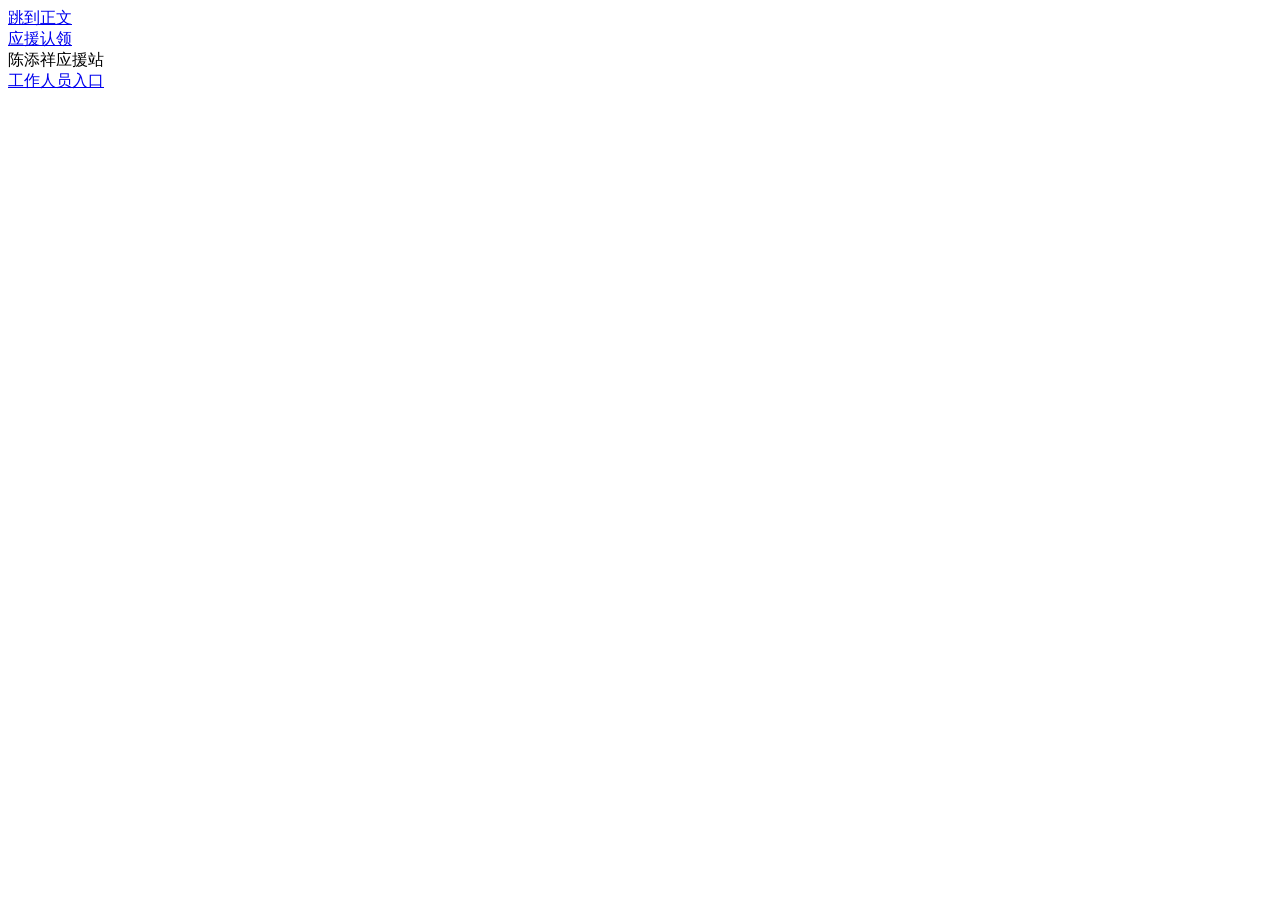
==== index.html @ 7cb5aa48 "Add files via upload" ====
<!DOCTYPE html>
<html lang="zh-CN">
<head>
  <meta charset="UTF-8">
  <meta name="viewport" content="width=device-width, initial-scale=1.0, viewport-fit=cover">
  <meta name="color-scheme" content="light">
  <title>认领登记</title>
  <link rel="stylesheet" href="assets/claim.css">
</head>
<body>
  <a class="skip-link" href="#main">跳到正文</a>

  <header class="site-header">
    <div class="site-header__inner">
      <a class="site-title" href="index.html" id="siteTitleLink"><span id="siteTitle">应援认领</span></a>
      <div class="site-tagline" id="siteTagline">陈添祥应援站</div>
    </div>
  </header>

  <main id="main" class="site-main">
    <section id="view-closed" class="card state-closed" hidden>
      <h1 class="card__title">认领已关闭</h1>
      <p class="card__lead" id="closedMessage">当前认领通道已暂时关闭，请关注后续公告。</p>
    </section>

    <section id="view-list" hidden>
      <div class="card">
        <h1 class="card__title">选择应援项目</h1>
        <p class="card__lead">请选择要认领的项目，进入详情页查看说明、收款方式并提交登记信息。</p>
      </div>
      <div class="card">
        <div id="projectList" class="project-grid" aria-live="polite"></div>
      </div>
    </section>

    <section id="view-detail" hidden>
      <nav class="breadcrumbs" aria-label="面包屑">
        <button type="button" class="linkish" id="btnBackToList">首页</button>
        <span class="bc-sep" aria-hidden="true">›</span>
        <span id="bcCurrent">项目详情</span>
      </nav>

      <div class="card">
        <h1 class="card__title" id="detailTitle">项目</h1>
        <p class="card__lead" id="detailDesc"></p>
      </div>

      <div class="card">
        <h2 class="card__title" style="font-size:1rem;">收款方式</h2>
        <p class="card__lead" style="margin-bottom:10px;">请使用微信或支付宝扫码付款，付款完成后上传截图链接。</p>
        <div class="qr-grid" aria-label="收款二维码占位">
          <div class="qr-box">
            <div class="qr-box__label">微信</div>
            <div class="qr-box__hint">部署时将 wechat 收款码图片放在站点目录，可替换此占位为 &lt;img&gt;。</div>
          </div>
          <div class="qr-box">
            <div class="qr-box__label">支付宝</div>
            <div class="qr-box__hint">同上，可替换为 alipay 收款码图片。</div>
          </div>
        </div>
        <p class="pay-note">付款后请保留截图，并上传到图床获取直链，便于工作人员核对。</p>
      </div>

      <form id="claimForm" novalidate>
        <ul id="nonFieldErrors" class="errorlist nonfield" hidden></ul>

        <fieldset class="module">
          <legend>基本信息</legend>
          <div class="form-row">
            <label for="name">您的姓名 / 昵称<span class="req">*</span></label>
            <input type="text" id="name" name="name" autocomplete="name" required>
            <ul id="err_name" class="errorlist" hidden></ul>
          </div>
          <div class="form-row">
            <label for="contact">联系方式（微信 / 手机 / 邮箱）<span class="req">*</span></label>
            <input type="text" id="contact" name="contact" autocomplete="tel" required>
            <ul id="err_contact" class="errorlist" hidden></ul>
          </div>
          <div class="form-row">
            <label for="amount">认领金额（元）<span class="req">*</span></label>
            <div class="amount-wrap">
              <span class="amount-prefix" aria-hidden="true">¥</span>
              <input type="number" id="amount" name="amount" min="0" step="0.01" inputmode="decimal" required placeholder="0.00">
            </div>
            <ul id="err_amount" class="errorlist" hidden></ul>
          </div>
        </fieldset>

        <fieldset class="module">
          <legend>付款凭证</legend>
          <div class="form-row">
            <label for="screenshotUrl">付款截图链接<span class="req">*</span></label>
            <input type="url" id="screenshotUrl" name="screenshotUrl" required placeholder="https://">
            <ul id="err_screenshotUrl" class="errorlist" hidden></ul>
            <p class="help">
              建议上传到
              <a href="https://imgur.com/" target="_blank" rel="noopener noreferrer">Imgur</a>
              或
              <a href="https://postimages.org/" target="_blank" rel="noopener noreferrer">PostImages</a>
              后粘贴图片直链。
            </p>
          </div>
          <div class="form-row">
            <label for="remark">备注（选填）</label>
            <textarea id="remark" name="remark" placeholder="需要补充说明的内容"></textarea>
            <ul id="err_remark" class="errorlist" hidden></ul>
          </div>
        </fieldset>

        <fieldset class="module">
          <legend>其他项目</legend>
          <div class="form-row">
            <label for="customProject">若实际认领项目名称与上方不一致，可在此填写（选填）</label>
            <input type="text" id="customProject" name="customProject" placeholder="留空则使用当前项目页标题">
            <ul id="err_customProject" class="errorlist" hidden></ul>
          </div>
        </fieldset>

        <div class="btn-row">
          <button type="submit" class="btn btn-primary btn-block" id="submitBtn">提交认领登记</button>
        </div>
      </form>
    </section>

    <section id="view-thanks" class="card" hidden>
      <div class="thanks-icon" aria-hidden="true">✓</div>
      <h1 class="card__title">感谢您的支持</h1>
      <p class="card__lead">我们已收到您的登记信息，工作人员会尽快核对付款凭证并与您联系，请留意您留下的联系方式。</p>
      <div class="btn-row" style="margin-top:14px;">
        <a class="btn btn-primary" href="index.html">返回首页</a>
        <button type="button" class="btn" id="btnThanksAnother">继续认领其他项目</button>
      </div>
    </section>
  </main>

  <footer class="site-footer">
    <a href="admin.html">工作人员入口</a>
  </footer>

  <script src="config.js"></script>
  <script src="assets/api.js"></script>
  <script src="assets/claim.js"></script>
</body>
</html>
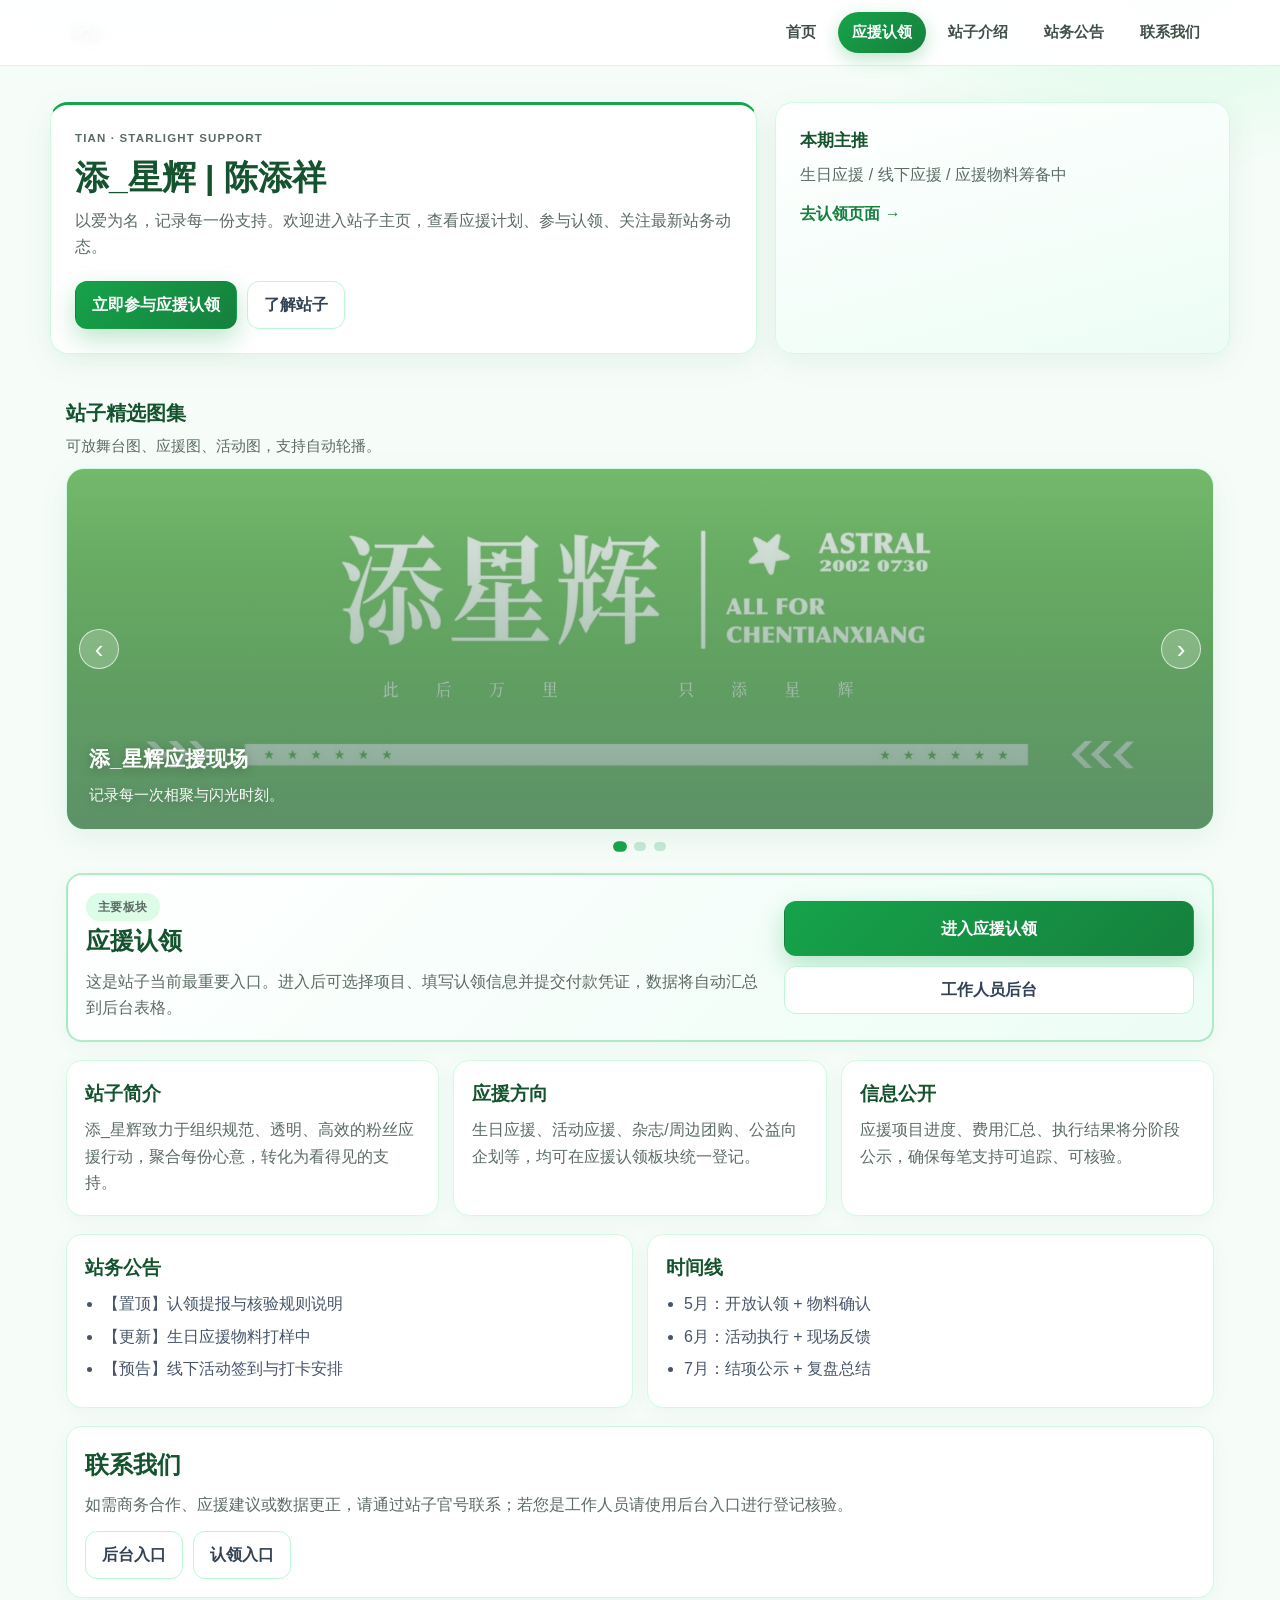
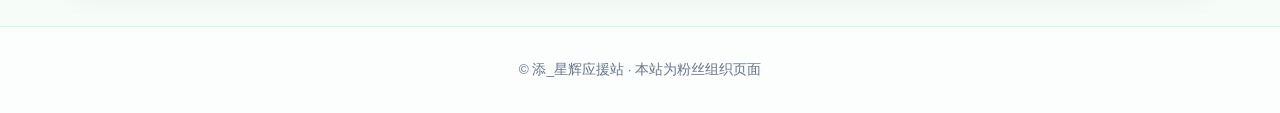
==== commit 9fdbb727: "feat: update homepage, claim flow, and admin tools" ====
--- a/index.html
+++ b/index.html
@@ -1,144 +1,148 @@
-<!DOCTYPE html>
-<html lang="zh-CN">
-<head>
-  <meta charset="UTF-8">
-  <meta name="viewport" content="width=device-width, initial-scale=1.0, viewport-fit=cover">
-  <meta name="color-scheme" content="light">
-  <title>认领登记</title>
-  <link rel="stylesheet" href="assets/claim.css">
-</head>
-<body>
-  <a class="skip-link" href="#main">跳到正文</a>
-
-  <header class="site-header">
-    <div class="site-header__inner">
-      <a class="site-title" href="index.html" id="siteTitleLink"><span id="siteTitle">应援认领</span></a>
-      <div class="site-tagline" id="siteTagline">陈添祥应援站</div>
-    </div>
-  </header>
-
-  <main id="main" class="site-main">
-    <section id="view-closed" class="card state-closed" hidden>
-      <h1 class="card__title">认领已关闭</h1>
-      <p class="card__lead" id="closedMessage">当前认领通道已暂时关闭，请关注后续公告。</p>
-    </section>
-
-    <section id="view-list" hidden>
-      <div class="card">
-        <h1 class="card__title">选择应援项目</h1>
-        <p class="card__lead">请选择要认领的项目，进入详情页查看说明、收款方式并提交登记信息。</p>
-      </div>
-      <div class="card">
-        <div id="projectList" class="project-grid" aria-live="polite"></div>
-      </div>
-    </section>
-
-    <section id="view-detail" hidden>
-      <nav class="breadcrumbs" aria-label="面包屑">
-        <button type="button" class="linkish" id="btnBackToList">首页</button>
-        <span class="bc-sep" aria-hidden="true">›</span>
-        <span id="bcCurrent">项目详情</span>
-      </nav>
-
-      <div class="card">
-        <h1 class="card__title" id="detailTitle">项目</h1>
-        <p class="card__lead" id="detailDesc"></p>
-      </div>
-
-      <div class="card">
-        <h2 class="card__title" style="font-size:1rem;">收款方式</h2>
-        <p class="card__lead" style="margin-bottom:10px;">请使用微信或支付宝扫码付款，付款完成后上传截图链接。</p>
-        <div class="qr-grid" aria-label="收款二维码占位">
-          <div class="qr-box">
-            <div class="qr-box__label">微信</div>
-            <div class="qr-box__hint">部署时将 wechat 收款码图片放在站点目录，可替换此占位为 &lt;img&gt;。</div>
-          </div>
-          <div class="qr-box">
-            <div class="qr-box__label">支付宝</div>
-            <div class="qr-box__hint">同上，可替换为 alipay 收款码图片。</div>
-          </div>
-        </div>
-        <p class="pay-note">付款后请保留截图，并上传到图床获取直链，便于工作人员核对。</p>
-      </div>
-
-      <form id="claimForm" novalidate>
-        <ul id="nonFieldErrors" class="errorlist nonfield" hidden></ul>
-
-        <fieldset class="module">
-          <legend>基本信息</legend>
-          <div class="form-row">
-            <label for="name">您的姓名 / 昵称<span class="req">*</span></label>
-            <input type="text" id="name" name="name" autocomplete="name" required>
-            <ul id="err_name" class="errorlist" hidden></ul>
-          </div>
-          <div class="form-row">
-            <label for="contact">联系方式（微信 / 手机 / 邮箱）<span class="req">*</span></label>
-            <input type="text" id="contact" name="contact" autocomplete="tel" required>
-            <ul id="err_contact" class="errorlist" hidden></ul>
-          </div>
-          <div class="form-row">
-            <label for="amount">认领金额（元）<span class="req">*</span></label>
-            <div class="amount-wrap">
-              <span class="amount-prefix" aria-hidden="true">¥</span>
-              <input type="number" id="amount" name="amount" min="0" step="0.01" inputmode="decimal" required placeholder="0.00">
-            </div>
-            <ul id="err_amount" class="errorlist" hidden></ul>
-          </div>
-        </fieldset>
-
-        <fieldset class="module">
-          <legend>付款凭证</legend>
-          <div class="form-row">
-            <label for="screenshotUrl">付款截图链接<span class="req">*</span></label>
-            <input type="url" id="screenshotUrl" name="screenshotUrl" required placeholder="https://">
-            <ul id="err_screenshotUrl" class="errorlist" hidden></ul>
-            <p class="help">
-              建议上传到
-              <a href="https://imgur.com/" target="_blank" rel="noopener noreferrer">Imgur</a>
-              或
-              <a href="https://postimages.org/" target="_blank" rel="noopener noreferrer">PostImages</a>
-              后粘贴图片直链。
-            </p>
-          </div>
-          <div class="form-row">
-            <label for="remark">备注（选填）</label>
-            <textarea id="remark" name="remark" placeholder="需要补充说明的内容"></textarea>
-            <ul id="err_remark" class="errorlist" hidden></ul>
-          </div>
-        </fieldset>
-
-        <fieldset class="module">
-          <legend>其他项目</legend>
-          <div class="form-row">
-            <label for="customProject">若实际认领项目名称与上方不一致，可在此填写（选填）</label>
-            <input type="text" id="customProject" name="customProject" placeholder="留空则使用当前项目页标题">
-            <ul id="err_customProject" class="errorlist" hidden></ul>
-          </div>
-        </fieldset>
-
-        <div class="btn-row">
-          <button type="submit" class="btn btn-primary btn-block" id="submitBtn">提交认领登记</button>
-        </div>
-      </form>
-    </section>
-
-    <section id="view-thanks" class="card" hidden>
-      <div class="thanks-icon" aria-hidden="true">✓</div>
-      <h1 class="card__title">感谢您的支持</h1>
-      <p class="card__lead">我们已收到您的登记信息，工作人员会尽快核对付款凭证并与您联系，请留意您留下的联系方式。</p>
-      <div class="btn-row" style="margin-top:14px;">
-        <a class="btn btn-primary" href="index.html">返回首页</a>
-        <button type="button" class="btn" id="btnThanksAnother">继续认领其他项目</button>
-      </div>
-    </section>
-  </main>
-
-  <footer class="site-footer">
-    <a href="admin.html">工作人员入口</a>
-  </footer>
-
-  <script src="config.js"></script>
-  <script src="assets/api.js"></script>
-  <script src="assets/claim.js"></script>
-</body>
-</html>
+<!DOCTYPE html>
+<html lang="zh-CN">
+<head>
+  <meta charset="UTF-8">
+  <meta name="viewport" content="width=device-width, initial-scale=1.0, viewport-fit=cover">
+  <meta name="color-scheme" content="light">
+  <title>添_星辉 | 应援站主页</title>
+  <link rel="stylesheet" href="assets/home.css">
+</head>
+<body>
+  <header class="site-header">
+    <div class="header-inner">
+      <a href="index.html" class="logo-wrap" aria-label="添_星辉主页">
+        <img src="assets/站子名字图案.png" alt="添_星辉" class="site-logo" onerror="this.style.display='none';this.parentNode.querySelector('.site-logo-fallback').style.display='inline';">
+        <span class="site-logo-fallback">添_星辉</span>
+      </a>
+      <button class="menu-toggle" id="menuToggle" aria-label="展开导航">☰</button>
+      <nav class="top-nav" id="topNav" aria-label="主导航">
+        <a href="#home">首页</a>
+        <a href="#claim" class="is-primary">应援认领</a>
+        <a href="#about">站子介绍</a>
+        <a href="#news">站务公告</a>
+        <a href="#contact">联系我们</a>
+      </nav>
+    </div>
+  </header>
+
+  <main>
+    <section id="home" class="hero">
+      <div class="hero-inner">
+        <div class="hero-copy">
+          <p class="kicker" id="heroKicker">TIAN · STARLIGHT SUPPORT</p>
+          <h1 id="heroTitle">添_星辉 | 陈添祥</h1>
+          <p id="heroDesc">以爱为名，记录每一份支持。欢迎进入站子主页，查看应援计划、参与认领、关注最新站务动态。</p>
+          <div class="hero-actions">
+            <a href="claim.html" class="btn btn-primary">立即参与应援认领</a>
+            <a href="#about" class="btn">了解站子</a>
+          </div>
+        </div>
+        <div class="hero-card">
+          <h3 id="featureTitle">本期主推</h3>
+          <p id="featureDesc">生日应援 / 线下应援 / 应援物料筹备中</p>
+          <a href="claim.html" class="text-link">去认领页面 →</a>
+        </div>
+      </div>
+    </section>
+
+    <section class="carousel-section">
+      <div class="section-head">
+        <h2>站子精选图集</h2>
+        <p>可放舞台图、应援图、活动图，支持自动轮播。</p>
+      </div>
+      <div class="carousel" id="carousel" aria-label="滚动图片">
+        <button class="carousel-btn prev" id="prevSlide" aria-label="上一张">‹</button>
+        <div class="carousel-track" id="carouselTrack">
+          <article class="slide is-active" data-src="assets/banner-1.jpg">
+            <div class="slide-overlay">
+              <h3>添_星辉应援现场</h3>
+              <p>记录每一次相聚与闪光时刻。</p>
+            </div>
+          </article>
+          <article class="slide" data-src="assets/banner-2.jpg">
+            <div class="slide-overlay">
+              <h3>生日应援企划</h3>
+              <p>生日主题视觉与应援物料进度一览。</p>
+            </div>
+          </article>
+          <article class="slide" data-src="assets/banner-3.jpg">
+            <div class="slide-overlay">
+              <h3>站子活动纪念</h3>
+              <p>线下活动、地推与打卡的精彩瞬间。</p>
+            </div>
+          </article>
+        </div>
+        <button class="carousel-btn next" id="nextSlide" aria-label="下一张">›</button>
+      </div>
+      <div class="dots" id="dots" aria-label="轮播指示器"></div>
+    </section>
+
+    <section id="claim" class="section cards">
+      <article class="card card-feature">
+        <div>
+          <p class="badge">主要板块</p>
+          <h2 id="claimTitle">应援认领</h2>
+          <p id="claimDesc">这是站子当前最重要入口。进入后可选择项目、填写认领信息并提交付款凭证，数据将自动汇总到后台表格。</p>
+        </div>
+        <div class="card-actions">
+          <a href="claim.html" class="btn btn-primary btn-lg">进入应援认领</a>
+          <a href="admin.html" class="btn">工作人员后台</a>
+        </div>
+      </article>
+    </section>
+
+    <section id="about" class="section cards cards-3">
+      <article class="card">
+        <h3>站子简介</h3>
+        <p>添_星辉致力于组织规范、透明、高效的粉丝应援行动，聚合每份心意，转化为看得见的支持。</p>
+      </article>
+      <article class="card">
+        <h3>应援方向</h3>
+        <p>生日应援、活动应援、杂志/周边团购、公益向企划等，均可在应援认领板块统一登记。</p>
+      </article>
+      <article class="card">
+        <h3>信息公开</h3>
+        <p>应援项目进度、费用汇总、执行结果将分阶段公示，确保每笔支持可追踪、可核验。</p>
+      </article>
+    </section>
+
+    <section id="news" class="section cards cards-2">
+      <article class="card">
+        <h3>站务公告</h3>
+        <ul class="news-list">
+          <li id="news1">【置顶】认领提报与核验规则说明</li>
+          <li id="news2">【更新】生日应援物料打样中</li>
+          <li id="news3">【预告】线下活动签到与打卡安排</li>
+        </ul>
+      </article>
+      <article class="card">
+        <h3>时间线</h3>
+        <ul class="news-list">
+          <li>5月：开放认领 + 物料确认</li>
+          <li>6月：活动执行 + 现场反馈</li>
+          <li>7月：结项公示 + 复盘总结</li>
+        </ul>
+      </article>
+    </section>
+
+    <section id="contact" class="section cards">
+      <article class="card">
+        <h2>联系我们</h2>
+        <p>如需商务合作、应援建议或数据更正，请通过站子官号联系；若您是工作人员请使用后台入口进行登记核验。</p>
+        <div class="contact-actions">
+          <a class="btn" href="admin.html">后台入口</a>
+          <a class="btn" href="claim.html">认领入口</a>
+        </div>
+      </article>
+    </section>
+  </main>
+
+  <footer class="site-footer">
+    <p>© 添_星辉应援站 · 本站为粉丝组织页面</p>
+  </footer>
+
+  <script src="config.js"></script>
+  <script src="assets/api.js"></script>
+  <script src="assets/home.js"></script>
+</body>
+</html>
--- a/assets/home.css
+++ b/assets/home.css
@@ -0,0 +1,490 @@
+/**
+ * 添_星辉 · 清新白绿主题
+ */
+:root {
+  --bg: #f6fdf9;
+  --bg-glow: rgba(209, 250, 229, 0.65);
+  --card: #ffffff;
+  --text: #14532d;
+  --text-soft: #166534;
+  --muted: #5b6b63;
+  --line: #d1fae5;
+  --line-strong: #bbf7d0;
+  --mint: #ecfdf5;
+  --primary: #16a34a;
+  --primary-dark: #15803d;
+  --primary-soft: #dcfce7;
+  --shadow: 0 8px 30px rgba(22, 101, 52, 0.08);
+  --font: "Segoe UI", "PingFang SC", "Hiragino Sans GB", "Microsoft YaHei", sans-serif;
+}
+
+*,
+*::before,
+*::after {
+  box-sizing: border-box;
+}
+
+html {
+  scroll-behavior: smooth;
+}
+
+body {
+  margin: 0;
+  color: var(--text);
+  font-family: var(--font);
+  line-height: 1.65;
+  background:
+    radial-gradient(900px 420px at 12% -8%, var(--bg-glow), transparent 55%),
+    radial-gradient(700px 360px at 92% 0%, rgba(187, 247, 208, 0.45), transparent 50%),
+    var(--bg);
+}
+
+a {
+  text-decoration: none;
+  color: inherit;
+}
+
+.site-header {
+  position: sticky;
+  top: 0;
+  z-index: 20;
+  background: rgba(255, 255, 255, 0.94);
+  backdrop-filter: blur(10px);
+  border-bottom: 1px solid var(--line);
+  box-shadow: 0 1px 0 rgba(255, 255, 255, 0.8) inset;
+}
+
+.header-inner {
+  max-width: 1180px;
+  margin: 0 auto;
+  padding: 12px 16px;
+  display: flex;
+  align-items: center;
+  gap: 14px;
+  position: relative;
+}
+
+.logo-wrap {
+  display: flex;
+  align-items: center;
+  gap: 10px;
+  min-width: 0;
+}
+
+.site-logo {
+  height: 40px;
+  width: auto;
+  display: block;
+  filter: drop-shadow(0 2px 6px rgba(22, 101, 52, 0.12));
+}
+
+.site-logo-fallback {
+  display: none;
+  font-size: 1.2rem;
+  font-weight: 800;
+  color: var(--primary-dark);
+}
+
+.menu-toggle {
+  display: none;
+  margin-left: auto;
+  border: 1px solid var(--line);
+  background: #fff;
+  border-radius: 10px;
+  padding: 6px 10px;
+  font-size: 18px;
+  color: var(--text-soft);
+}
+
+.top-nav {
+  margin-left: auto;
+  display: flex;
+  align-items: center;
+  gap: 8px;
+}
+
+.top-nav a {
+  padding: 8px 14px;
+  border-radius: 999px;
+  color: #3f4f46;
+  font-size: 0.93rem;
+  font-weight: 600;
+}
+
+.top-nav a:hover {
+  background: var(--mint);
+  color: var(--primary-dark);
+}
+
+.top-nav a.is-primary {
+  background: linear-gradient(135deg, var(--primary), var(--primary-dark));
+  color: #fff;
+  box-shadow: 0 6px 18px rgba(22, 163, 74, 0.28);
+}
+
+.hero {
+  padding: 36px 16px 22px;
+}
+
+.hero-inner {
+  max-width: 1180px;
+  margin: 0 auto;
+  display: grid;
+  grid-template-columns: 1.4fr 0.9fr;
+  gap: 18px;
+}
+
+.hero-copy,
+.hero-card {
+  background: var(--card);
+  border: 1px solid var(--line);
+  border-radius: 18px;
+  padding: 24px;
+  box-shadow: var(--shadow);
+}
+
+.hero-copy {
+  border-top: 3px solid var(--primary);
+}
+
+.kicker {
+  margin: 0;
+  color: var(--primary-dark);
+  font-weight: 800;
+  letter-spacing: 0.1em;
+  font-size: 0.72rem;
+}
+
+.hero-copy h1 {
+  margin: 10px 0 10px;
+  font-size: clamp(1.65rem, 4vw, 2.1rem);
+  line-height: 1.2;
+  color: var(--text);
+}
+
+.hero-copy p {
+  margin: 0;
+  color: var(--muted);
+}
+
+.hero-actions {
+  margin-top: 20px;
+  display: flex;
+  flex-wrap: wrap;
+  gap: 10px;
+}
+
+.hero-card {
+  background: linear-gradient(165deg, #ffffff 0%, var(--mint) 100%);
+}
+
+.hero-card h3 {
+  margin: 0 0 8px;
+  font-size: 1.05rem;
+  color: var(--text);
+}
+
+.hero-card p {
+  margin: 0 0 12px;
+  color: var(--muted);
+}
+
+.text-link {
+  color: var(--primary-dark);
+  font-weight: 800;
+}
+
+.carousel-section,
+.section {
+  max-width: 1180px;
+  margin: 0 auto;
+  padding: 12px 16px 0;
+}
+
+.section-head {
+  margin: 8px 0 10px;
+}
+
+.section-head h2 {
+  margin: 0 0 4px;
+  font-size: 1.28rem;
+  color: var(--text);
+}
+
+.section-head p {
+  margin: 0;
+  color: var(--muted);
+  font-size: 0.92rem;
+}
+
+.carousel {
+  position: relative;
+  border: 1px solid var(--line);
+  border-radius: 18px;
+  background: var(--card);
+  overflow: hidden;
+  box-shadow: var(--shadow);
+}
+
+.carousel-track {
+  position: relative;
+  height: 360px;
+}
+
+.slide {
+  position: absolute;
+  inset: 0;
+  opacity: 0;
+  transition: opacity 0.45s ease;
+  background: linear-gradient(135deg, #d1fae5 0%, #bbf7d0 45%, #a7f3d0 100%);
+  background-size: cover;
+  background-position: center;
+}
+
+.slide.is-active {
+  opacity: 1;
+}
+
+.slide::before {
+  content: "";
+  position: absolute;
+  inset: 0;
+  background: linear-gradient(to top, rgba(20, 83, 45, 0.55), rgba(20, 83, 45, 0.1));
+}
+
+.slide-overlay {
+  position: absolute;
+  left: 22px;
+  right: 22px;
+  bottom: 22px;
+  color: #fff;
+  text-shadow: 0 2px 12px rgba(0, 0, 0, 0.25);
+}
+
+.slide-overlay h3 {
+  margin: 0 0 6px;
+  font-size: 1.32rem;
+}
+
+.slide-overlay p {
+  margin: 0;
+  font-size: 0.92rem;
+  opacity: 0.96;
+}
+
+.carousel-btn {
+  position: absolute;
+  top: 50%;
+  transform: translateY(-50%);
+  z-index: 2;
+  width: 40px;
+  height: 40px;
+  border-radius: 999px;
+  border: 1px solid rgba(255, 255, 255, 0.65);
+  background: rgba(255, 255, 255, 0.22);
+  color: #fff;
+  cursor: pointer;
+  font-size: 26px;
+  line-height: 1;
+  backdrop-filter: blur(4px);
+}
+
+.carousel-btn:hover {
+  background: rgba(255, 255, 255, 0.35);
+}
+
+.carousel-btn.prev {
+  left: 12px;
+}
+
+.carousel-btn.next {
+  right: 12px;
+}
+
+.dots {
+  display: flex;
+  justify-content: center;
+  gap: 8px;
+  padding: 12px 0 4px;
+}
+
+.dot {
+  width: 9px;
+  height: 9px;
+  border-radius: 999px;
+  border: 0;
+  background: #c7e9d6;
+  cursor: pointer;
+}
+
+.dot.is-active {
+  background: var(--primary);
+  transform: scale(1.15);
+}
+
+.cards {
+  padding-top: 18px;
+}
+
+.cards-3 {
+  display: grid;
+  grid-template-columns: repeat(3, 1fr);
+  gap: 14px;
+}
+
+.cards-2 {
+  display: grid;
+  grid-template-columns: repeat(2, 1fr);
+  gap: 14px;
+}
+
+.card {
+  background: var(--card);
+  border: 1px solid var(--line);
+  border-radius: 16px;
+  padding: 18px;
+  box-shadow: 0 4px 18px rgba(22, 101, 52, 0.05);
+}
+
+.card h2,
+.card h3 {
+  margin: 0 0 8px;
+  color: var(--text);
+}
+
+.card p {
+  margin: 0;
+  color: var(--muted);
+}
+
+.card-feature {
+  display: grid;
+  grid-template-columns: 1.5fr 0.9fr;
+  gap: 16px;
+  align-items: center;
+  border: 2px solid rgba(34, 197, 94, 0.35);
+  background: linear-gradient(135deg, #ffffff 0%, var(--mint) 100%);
+}
+
+.badge {
+  display: inline-block;
+  margin: 0 0 8px;
+  padding: 4px 12px;
+  border-radius: 999px;
+  background: var(--primary-soft);
+  color: var(--primary-dark);
+  font-weight: 800;
+  font-size: 0.76rem;
+  letter-spacing: 0.04em;
+}
+
+.card-actions {
+  display: flex;
+  flex-direction: column;
+  gap: 10px;
+}
+
+.btn {
+  display: inline-flex;
+  align-items: center;
+  justify-content: center;
+  padding: 10px 16px;
+  border-radius: 12px;
+  border: 1px solid var(--line-strong);
+  background: #fff;
+  color: #334155;
+  font-weight: 700;
+}
+
+.btn:hover {
+  background: var(--mint);
+  border-color: var(--primary);
+  color: var(--primary-dark);
+}
+
+.btn-primary {
+  background: linear-gradient(135deg, var(--primary), var(--primary-dark));
+  border-color: transparent;
+  color: #fff;
+  box-shadow: 0 10px 26px rgba(22, 163, 74, 0.28);
+}
+
+.btn-primary:hover {
+  filter: brightness(1.03);
+  color: #fff;
+}
+
+.btn-lg {
+  padding: 13px 20px;
+  font-size: 1.02rem;
+}
+
+.news-list {
+  margin: 0;
+  padding-left: 18px;
+  color: #475569;
+}
+
+.news-list li {
+  margin: 6px 0;
+}
+
+.contact-actions {
+  display: flex;
+  gap: 10px;
+  flex-wrap: wrap;
+  margin-top: 12px;
+}
+
+.site-footer {
+  margin-top: 28px;
+  border-top: 1px solid var(--line);
+  padding: 18px;
+  text-align: center;
+  color: #64748b;
+  font-size: 0.85rem;
+  background: rgba(255, 255, 255, 0.65);
+}
+
+@media (max-width: 980px) {
+  .hero-inner {
+    grid-template-columns: 1fr;
+  }
+  .cards-3,
+  .cards-2 {
+    grid-template-columns: 1fr;
+  }
+  .card-feature {
+    grid-template-columns: 1fr;
+  }
+}
+
+@media (max-width: 760px) {
+  .menu-toggle {
+    display: block;
+  }
+  .top-nav {
+    display: none;
+    position: absolute;
+    left: 12px;
+    right: 12px;
+    top: 64px;
+    background: #fff;
+    border: 1px solid var(--line);
+    border-radius: 14px;
+    padding: 10px;
+    flex-direction: column;
+    align-items: stretch;
+    gap: 6px;
+    box-shadow: var(--shadow);
+  }
+  .top-nav.is-open {
+    display: flex;
+  }
+  .top-nav a {
+    border-radius: 10px;
+  }
+  .carousel-track {
+    height: 255px;
+  }
+}
